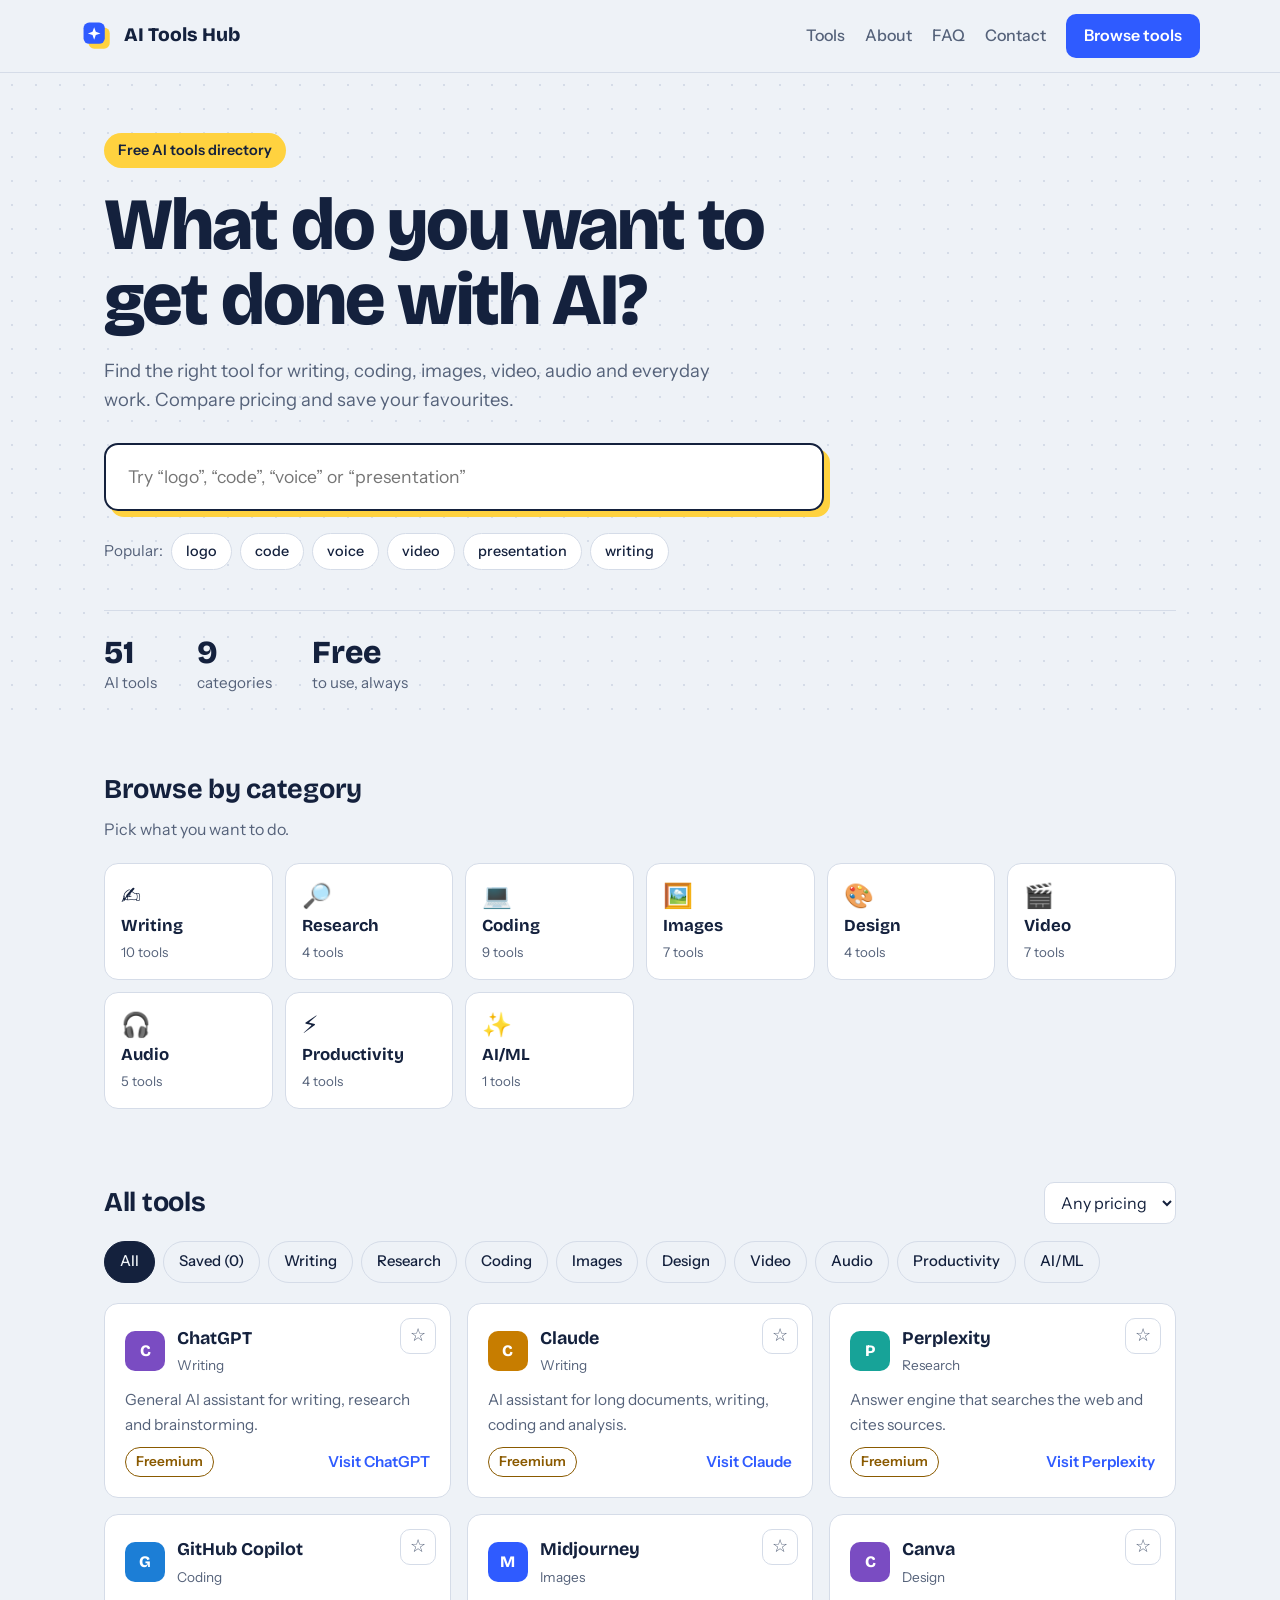
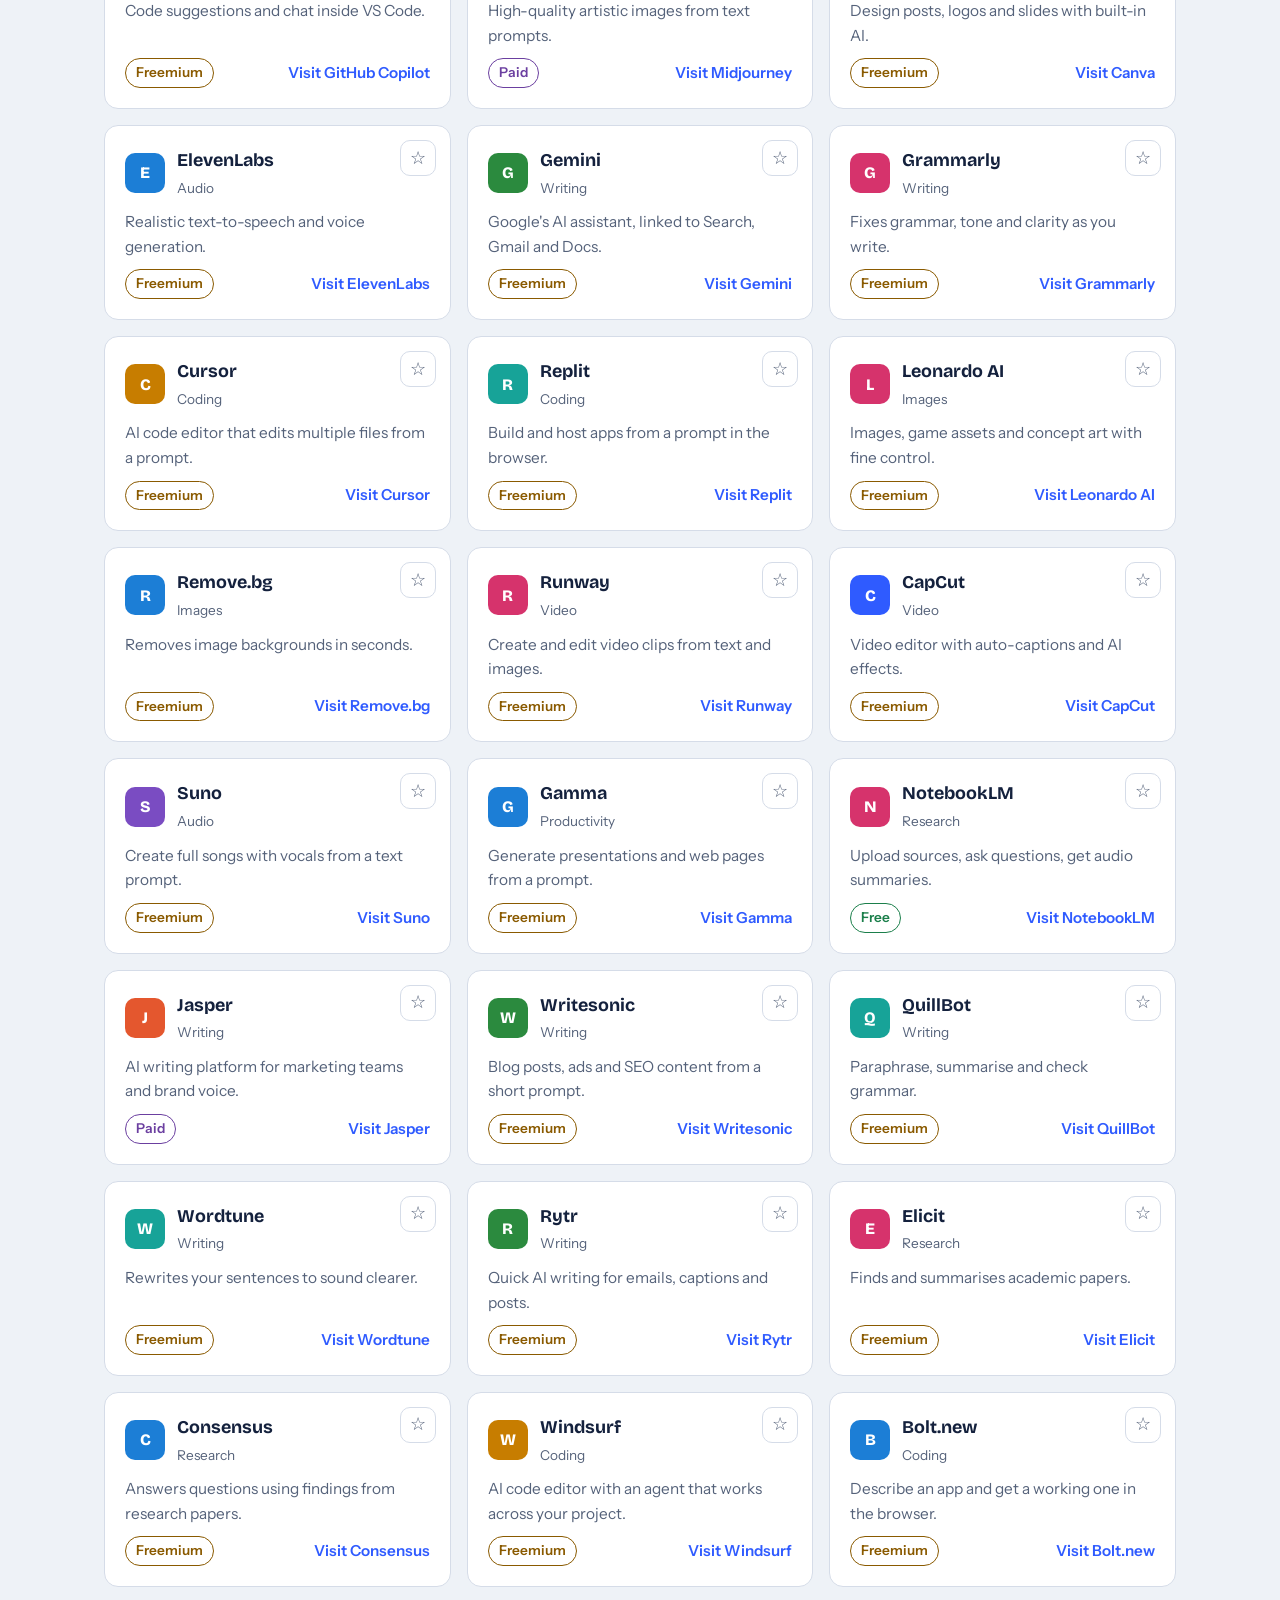
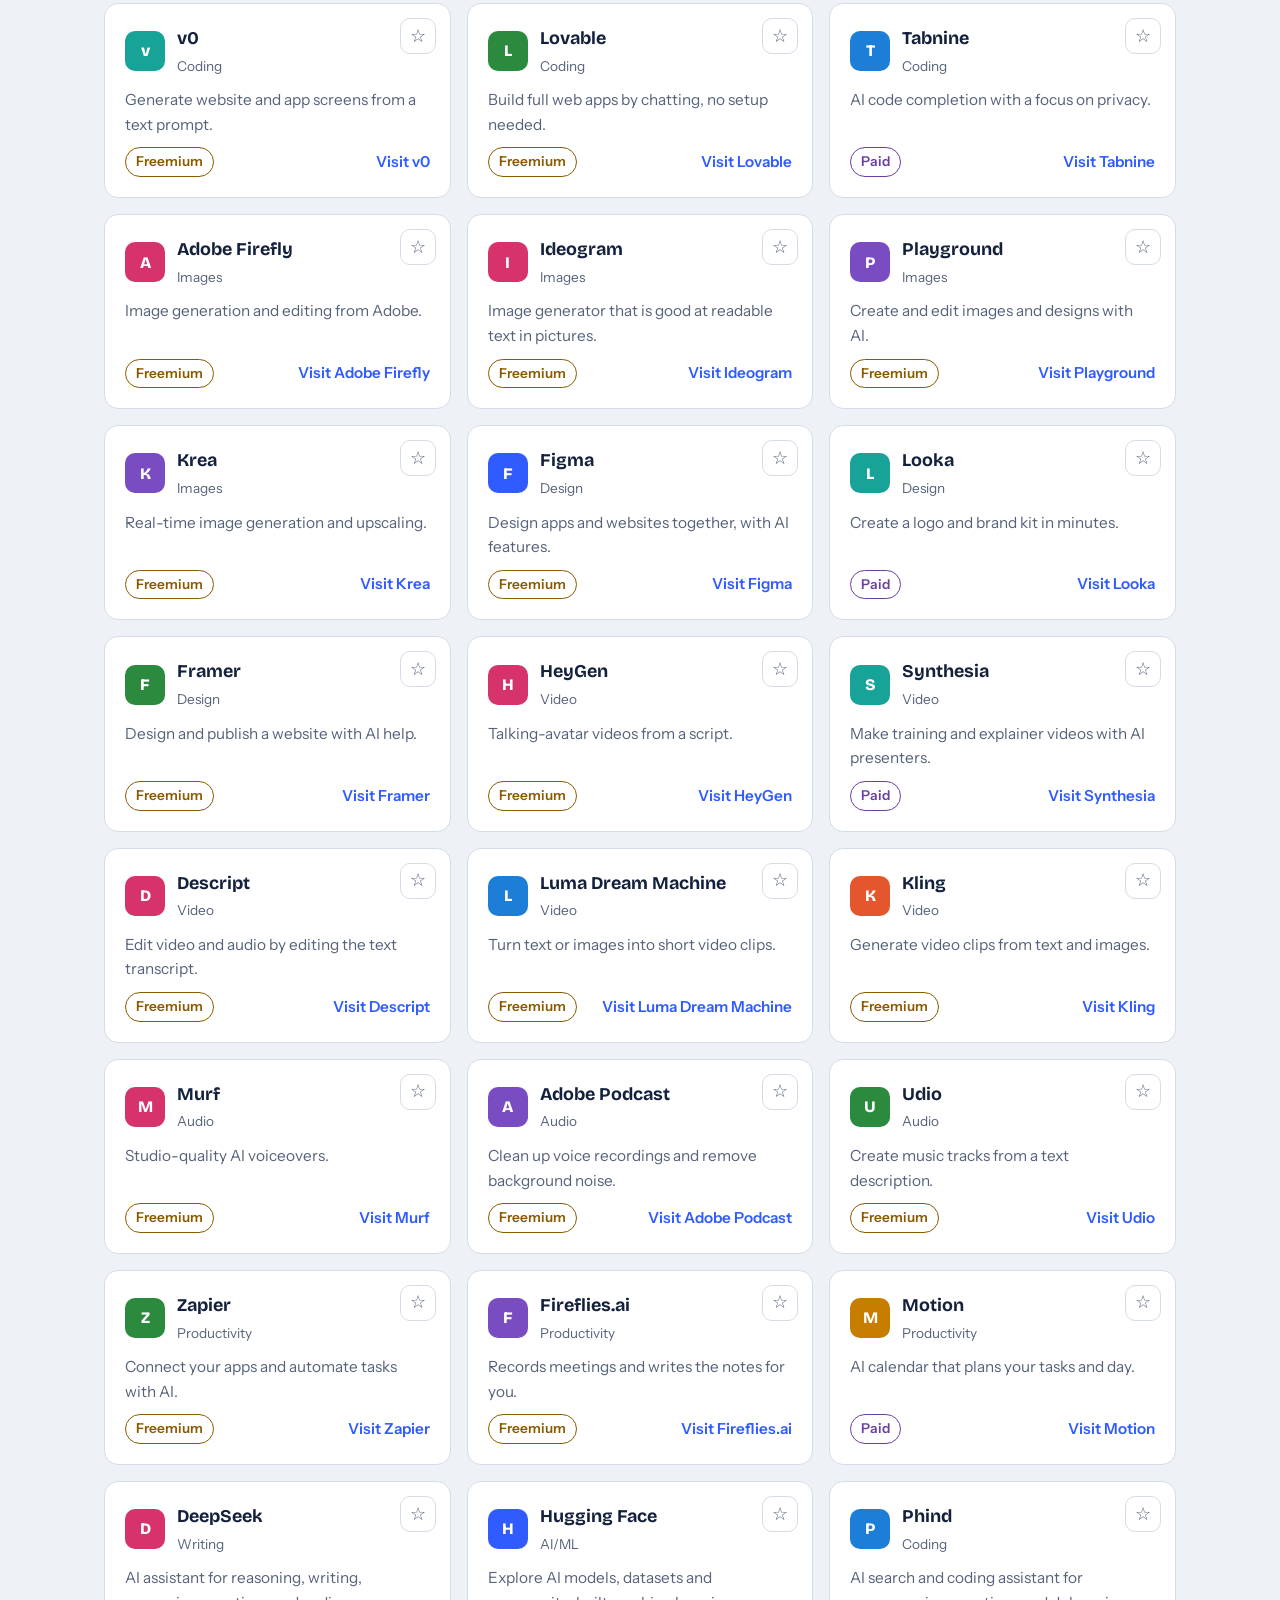
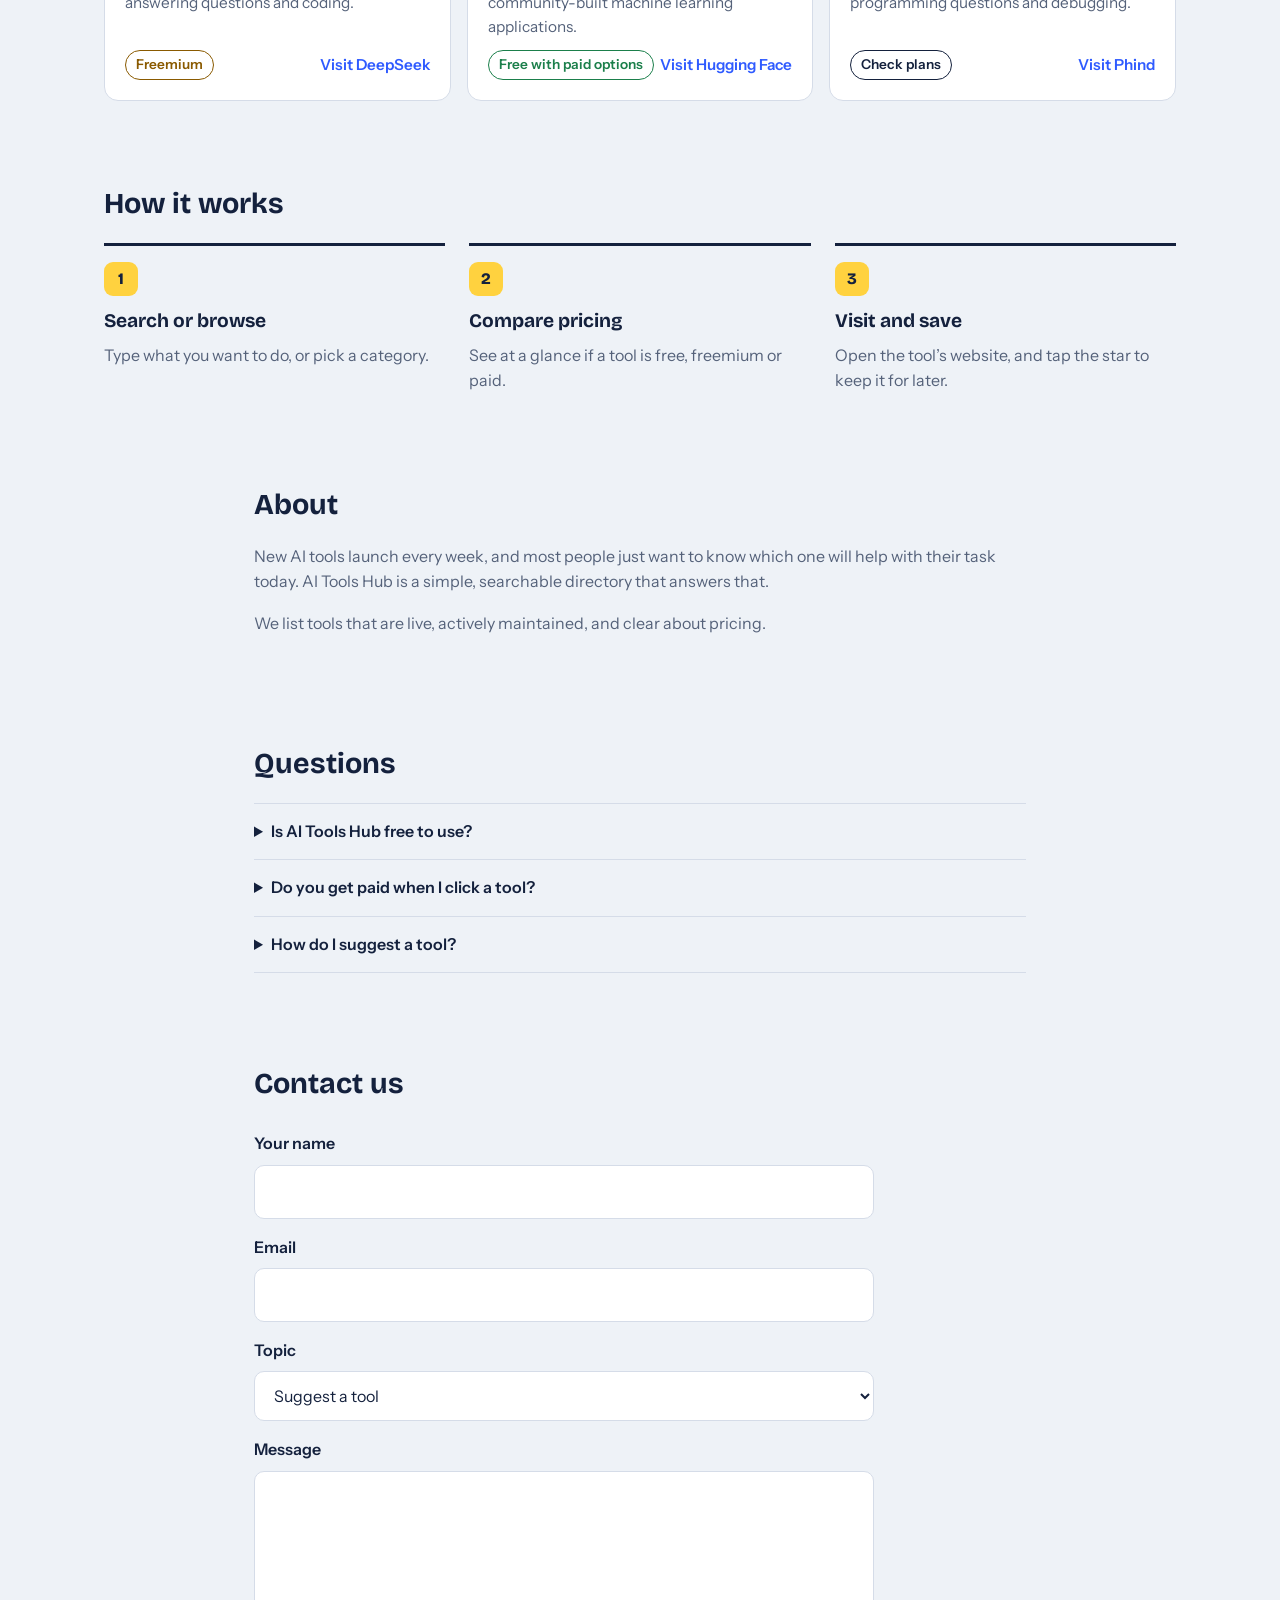
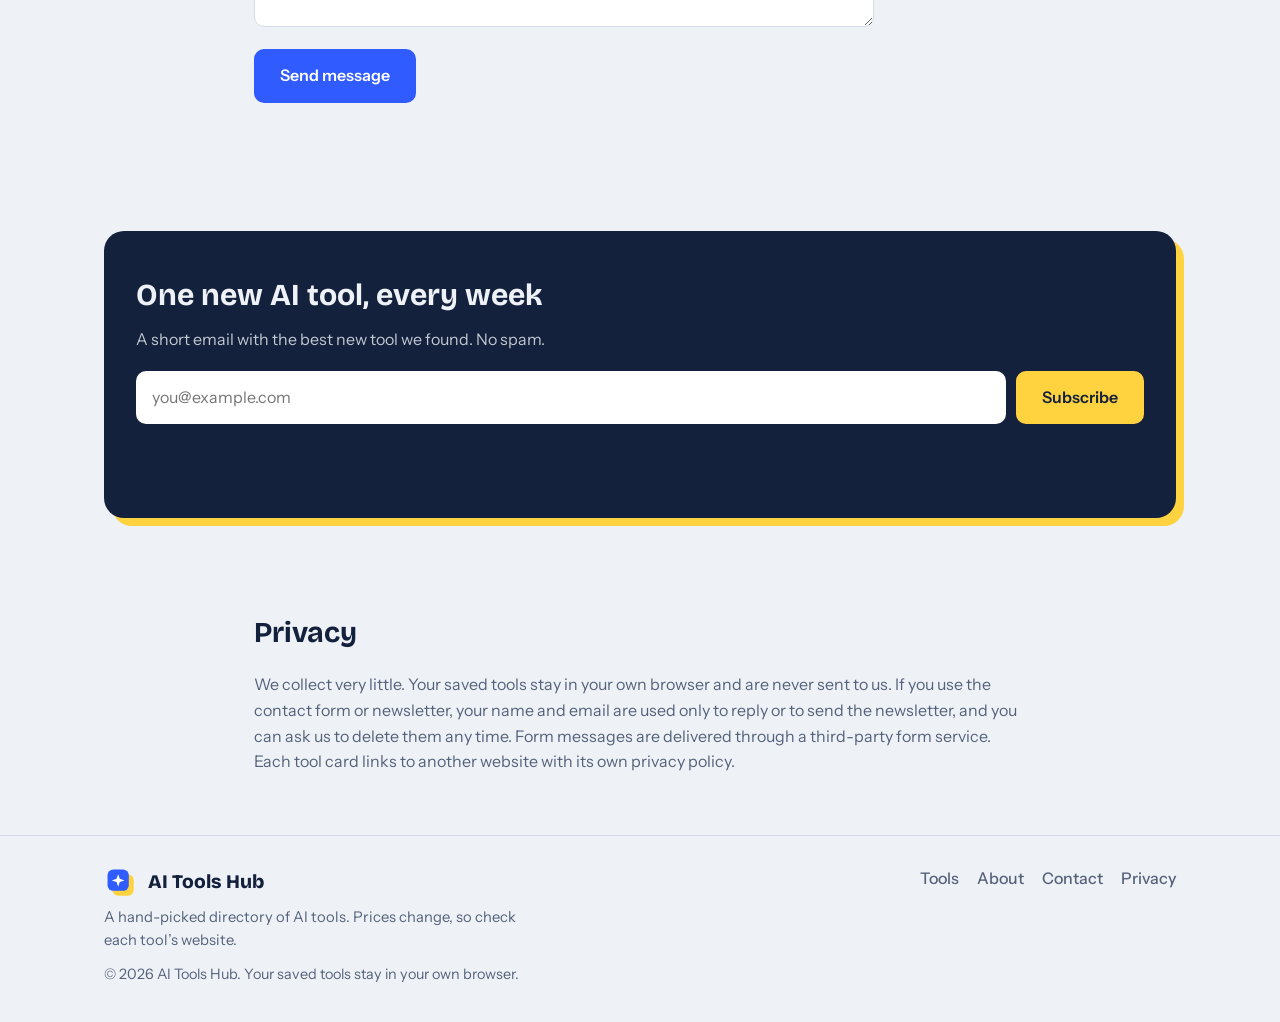
==== AI-Tools-Hub/index.html @ 5589427f "Add files via upload" ====
<!DOCTYPE html>
<html lang="en">

<head>
    <meta charset="UTF-8">
    <meta name="viewport" content="width=device-width,initial-scale=1">
    <title>AI Tools Hub – Find the right AI tool in seconds</title>
    <meta name="description"
        content="A hand-picked directory of AI tools for writing, coding, images, video, audio and productivity. Search, filter by price and save your favourites.">
    <meta name="theme-color" content="#2f5bff">
    <meta property="og:title" content="AI Tools Hub – Find the right AI tool in seconds">
    <meta property="og:description"
        content="Hand-picked AI tools for writing, coding, images, video, audio and productivity.">
    <meta property="og:type" content="website">
    <meta name="twitter:card" content="summary">
    <link rel="icon"
        href="data:image/svg+xml,%3Csvg xmlns='http://www.w3.org/2000/svg' viewBox='0 0 48 48'%3E%3Crect x='12' y='12' width='30' height='30' rx='8' fill='%23FFD23F'/%3E%3Crect x='5' y='5' width='30' height='30' rx='8' fill='%232F5BFF'/%3E%3Cpath d='M20 11.5l2.3 6.6 6.6 2.3-6.6 2.3L20 29.3l-2.3-6.6-6.6-2.3 6.6-2.3z' fill='%23fff'/%3E%3C/svg%3E">
    <link
        href="https://fonts.googleapis.com/css2?family=Bricolage+Grotesque:wght@700;800&family=Instrument+Sans:wght@400;500;600&display=swap"
        rel="stylesheet">
    <style>
        :root {
            --bg: #eef2f7;
            --sf: #fff;
            --ink: #14213d;
            --mu: #55627a;
            --ln: #d5dce8;
            --ac: #2f5bff;
            --aci: #fff;
            --mk: #ffd23f;
            --h: "Bricolage Grotesque", "Segoe UI", system-ui, sans-serif;
            --b: "Instrument Sans", "Segoe UI", system-ui, sans-serif
        }

        @media(prefers-color-scheme:dark) {
            :root {
                --bg: #0f1626;
                --sf: #18223a;
                --ink: #eef2fb;
                --mu: #a5b0c8;
                --ln: #2b3858;
                --ac: #7c97ff;
                --aci: #0f1626
            }
        }

        * {
            box-sizing: border-box
        }

        html {
            scroll-behavior: smooth;
            scroll-padding-top: 84px
        }

        body {
            margin: 0;
            background: var(--bg);
            color: var(--ink);
            font-family: var(--b);
            line-height: 1.6
        }

        a {
            color: var(--ac)
        }

        .sr {
            position: absolute;
            width: 1px;
            height: 1px;
            overflow: hidden;
            clip: rect(0 0 0 0)
        }

        :focus-visible {
            outline: 3px solid var(--ac);
            outline-offset: 2px
        }

        .top {
            position: sticky;
            top: 0;
            z-index: 100;
            display: flex;
            justify-content: space-between;
            align-items: center;
            padding: 14px max(24px, calc((100% - 1120px)/2));
            background: var(--bg);
            border-bottom: 1.5px solid var(--ln)
        }

        .brand {
            font-family: var(--h);
            font-weight: 800;
            font-size: 1.2rem;
            text-decoration: none;
            color: var(--ink);
            display: flex;
            align-items: center;
            gap: 10px
        }

        .nav {
            display: flex;
            gap: 20px;
            align-items: center
        }

        .nav a {
            text-decoration: none;
            color: var(--mu);
            font-weight: 500
        }

        .nav a:hover {
            color: var(--ink)
        }

        .nav .cta {
            background: var(--ac);
            color: var(--aci);
            padding: 9px 18px;
            border-radius: 10px;
            font-weight: 600
        }

        .mb {
            display: none;
            font: inherit;
            font-weight: 600;
            cursor: pointer;
            background: none;
            color: var(--ink);
            border: 1.5px solid var(--ln);
            padding: 8px 14px;
            border-radius: 10px
        }

        .hero {
            background-image: radial-gradient(var(--ln) 1.2px, transparent 1.2px);
            background-size: 24px 24px
        }

        .hero-in {
            max-width: 1120px;
            margin: 0 auto;
            padding: 60px 24px 36px
        }

        .badge {
            display: inline-block;
            font-weight: 600;
            font-size: .9rem;
            padding: 6px 14px;
            border-radius: 999px;
            background: var(--mk);
            color: #14213d;
            margin-bottom: 20px
        }

        .hero h1 {
            font-family: var(--h);
            font-weight: 800;
            font-size: clamp(2.4rem, 7vw, 4.6rem);
            line-height: 1.02;
            letter-spacing: -.025em;
            margin: 0 0 18px;
            max-width: 15ch
        }

        .lead {
            color: var(--mu);
            font-size: 1.15rem;
            margin: 0 0 28px;
            max-width: 52ch
        }

        .search {
            display: block;
            max-width: 720px
        }

        .search input {
            width: 100%;
            padding: 18px 22px;
            font: inherit;
            font-size: 1.1rem;
            color: var(--ink);
            background: var(--sf);
            border: 2px solid var(--ink);
            border-radius: 14px;
            box-shadow: 6px 6px 0 var(--mk)
        }

        .search input:focus {
            outline: none;
            border-color: var(--ac);
            box-shadow: 6px 6px 0 var(--ac)
        }

        .pop {
            display: flex;
            flex-wrap: wrap;
            align-items: center;
            gap: 8px;
            margin-top: 22px;
            color: var(--mu);
            font-size: .95rem
        }

        .pop button {
            font: inherit;
            font-size: .9rem;
            font-weight: 500;
            cursor: pointer;
            padding: 6px 14px;
            border-radius: 999px;
            background: var(--sf);
            color: var(--ink);
            border: 1.5px solid var(--ln)
        }

        .pop button:hover {
            border-color: var(--ink)
        }

        .stats {
            display: flex;
            flex-wrap: wrap;
            gap: 12px 40px;
            margin-top: 40px;
            padding-top: 24px;
            border-top: 1.5px solid var(--ln)
        }

        .stats b {
            display: block;
            font-family: var(--h);
            font-weight: 800;
            font-size: 2rem;
            line-height: 1.1
        }

        .stats span {
            color: var(--mu);
            font-size: .95rem
        }

        .sec {
            max-width: 1120px;
            margin: 0 auto;
            padding: 36px 24px
        }

        .sec h2 {
            font-family: var(--h);
            font-size: 1.7rem;
            margin: 0 0 6px;
            letter-spacing: -.01em
        }

        .sub {
            color: var(--mu);
            margin: 0 0 20px
        }

        .tiles {
            display: grid;
            grid-template-columns: repeat(auto-fill, minmax(150px, 1fr));
            gap: 12px
        }

        .tile {
            font: inherit;
            text-align: left;
            cursor: pointer;
            background: var(--sf);
            color: var(--ink);
            border: 1.5px solid var(--ln);
            border-radius: 14px;
            padding: 16px;
            display: flex;
            flex-direction: column;
            gap: 2px
        }

        .tile:hover {
            border-color: var(--ink);
            transform: translate(-2px, -2px);
            box-shadow: 4px 4px 0 var(--mk)
        }

        .ti {
            font-size: 1.5rem;
            line-height: 1.3
        }

        .tile b {
            font-family: var(--h);
            font-size: 1.05rem
        }

        .tile small {
            color: var(--mu)
        }

        .filters {
            display: flex;
            flex-wrap: wrap;
            gap: 8px;
            margin-bottom: 20px
        }

        .chip {
            font: inherit;
            font-weight: 500;
            font-size: .93rem;
            cursor: pointer;
            padding: 8px 15px;
            border-radius: 999px;
            background: none;
            color: var(--ink);
            border: 1.5px solid var(--ln)
        }

        .chip[aria-pressed=true] {
            background: var(--ink);
            color: var(--bg);
            border-color: var(--ink)
        }

        .head {
            display: flex;
            justify-content: space-between;
            align-items: center;
            gap: 12px;
            flex-wrap: wrap;
            margin-bottom: 16px
        }

        .head h2 {
            margin: 0
        }

        select {
            font: inherit;
            padding: 9px 12px;
            border-radius: 10px;
            background: var(--sf);
            color: var(--ink);
            border: 1.5px solid var(--ln)
        }

        .grid {
            display: grid;
            grid-template-columns: repeat(auto-fill, minmax(260px, 1fr));
            gap: 16px
        }

        .card {
            position: relative;
            background: var(--sf);
            border: 1.5px solid var(--ln);
            border-radius: 14px;
            padding: 20px;
            display: flex;
            flex-direction: column;
            gap: 10px
        }

        .card:hover {
            border-color: var(--ink);
            transform: translate(-2px, -2px);
            box-shadow: 5px 5px 0 var(--mk)
        }

        .ct {
            display: flex;
            align-items: center;
            gap: 12px;
            padding-right: 38px
        }

        .lg {
            width: 40px;
            height: 40px;
            border-radius: 10px;
            flex: none;
            display: grid;
            place-items: center;
            color: #fff;
            font-family: var(--h);
            font-weight: 800
        }

        .card h3 {
            font-family: var(--h);
            font-size: 1.12rem;
            margin: 0
        }

        .cat {
            font-size: .85rem;
            color: var(--mu)
        }

        .card p {
            margin: 0;
            color: var(--mu);
            font-size: .96rem;
            flex: 1
        }

        .cf {
            display: flex;
            justify-content: space-between;
            align-items: center
        }

        .pr {
            font-size: .85rem;
            font-weight: 600;
            padding: 3px 10px;
            border-radius: 999px;
            border: 1.5px solid currentColor
        }

        .Free {
            color: #1b7f4b
        }

        .Freemium {
            color: #8a5a00
        }

        .Paid {
            color: #6b3fa0
        }

        @media(prefers-color-scheme:dark) {
            .Free {
                color: #5fd39a
            }

            .Freemium {
                color: #f0c36a
            }

            .Paid {
                color: #c3a2f0
            }
        }

        .visit {
            font-weight: 600;
            font-size: .95rem;
            text-decoration: none
        }

        .visit::after {
            content: "";
            position: absolute;
            inset: 0;
            border-radius: 14px
        }

        .save {
            position: absolute;
            top: 14px;
            right: 14px;
            z-index: 2;
            width: 36px;
            height: 36px;
            cursor: pointer;
            background: none;
            border: 1.5px solid var(--ln);
            border-radius: 10px;
            color: var(--mu);
            font-size: 1.1rem
        }

        .save[aria-pressed=true] {
            background: var(--mk);
            border-color: var(--mk);
            color: #14213d
        }

        .empty {
            text-align: center;
            color: var(--mu);
            padding: 44px 0
        }

        .blk {
            max-width: 820px;
            margin: 0 auto;
            padding: 44px 24px
        }

        .blk h2 {
            font-family: var(--h);
            font-size: 1.8rem;
            margin: 0 0 16px
        }

        .blk p,
        .blk li {
            color: var(--mu)
        }

        .steps {
            max-width: 1120px
        }

        .stp {
            display: grid;
            grid-template-columns: repeat(auto-fit, minmax(240px, 1fr));
            gap: 24px
        }

        .stp article {
            border-top: 3px solid var(--ink);
            padding-top: 16px
        }

        .num {
            display: inline-grid;
            place-items: center;
            width: 34px;
            height: 34px;
            border-radius: 9px;
            background: var(--mk);
            color: #14213d;
            font-family: var(--h);
            font-weight: 800;
            margin-bottom: 10px
        }

        .stp h3 {
            font-family: var(--h);
            margin: 0 0 6px;
            font-size: 1.2rem
        }

        .stp p {
            margin: 0
        }

        details {
            border-top: 1.5px solid var(--ln);
            padding: 15px 0
        }

        details:last-of-type {
            border-bottom: 1.5px solid var(--ln)
        }

        summary {
            cursor: pointer;
            font-weight: 600
        }

        details p {
            margin: 10px 0 0
        }

        .form {
            display: flex;
            flex-direction: column;
            gap: 8px;
            max-width: 620px
        }

        .form label {
            font-weight: 600;
            margin-top: 8px
        }

        .form input,
        .form select,
        .form textarea {
            font: inherit;
            padding: 13px 15px;
            border-radius: 10px;
            border: 1.5px solid var(--ln);
            background: var(--sf);
            color: var(--ink);
            width: 100%
        }

        .btn {
            font: inherit;
            font-weight: 600;
            cursor: pointer;
            padding: 14px 26px;
            border: 0;
            border-radius: 10px;
            background: var(--ac);
            color: var(--aci)
        }

        .form .btn {
            margin-top: 14px;
            align-self: flex-start
        }

        .msg {
            color: #1b7f4b;
            font-weight: 500;
            min-height: 1.5em
        }

        .news {
            max-width: 1072px;
            margin: 20px auto 48px;
            padding: 40px 32px;
            background: var(--ink);
            color: var(--bg);
            border-radius: 20px;
            box-shadow: 8px 8px 0 var(--mk)
        }

        .news h2 {
            font-family: var(--h);
            font-size: 1.9rem;
            margin: 0 0 8px
        }

        .news p {
            margin: 0 0 18px;
            opacity: .8
        }

        .inl {
            display: flex;
            flex-wrap: wrap;
            gap: 10px
        }

        .inl input {
            flex: 1 1 220px;
            padding: 14px 16px;
            font: inherit;
            border-radius: 10px;
            border: 0;
            background: var(--sf);
            color: var(--ink)
        }

        .inl .btn {
            background: var(--mk);
            color: #14213d
        }

        .news .msg {
            color: var(--mk);
            margin-top: 12px
        }

        .foot {
            border-top: 1.5px solid var(--ln)
        }

        .fi {
            max-width: 1120px;
            margin: 0 auto;
            padding: 30px 24px 10px;
            display: flex;
            flex-wrap: wrap;
            justify-content: space-between;
            gap: 18px
        }

        .fi p {
            margin: 6px 0 0;
            color: var(--mu);
            font-size: .92rem;
            max-width: 44ch
        }

        .fi nav {
            display: flex;
            gap: 18px;
            flex-wrap: wrap
        }

        .fi nav a {
            color: var(--mu);
            text-decoration: none;
            font-weight: 500
        }

        .cp {
            max-width: 1120px;
            margin: 0 auto;
            padding: 0 24px 36px;
            color: var(--mu);
            font-size: .9rem
        }

        .up {
            position: fixed;
            right: 18px;
            bottom: 18px;
            z-index: 90;
            width: 46px;
            height: 46px;
            border-radius: 50%;
            border: 0;
            cursor: pointer;
            background: var(--ac);
            color: var(--aci);
            font-size: 1.3rem;
            box-shadow: 0 4px 14px rgba(0, 0, 0, .25);
            display: none
        }

        .up.show {
            display: block
        }

        @media(max-width:720px) {
            .mb {
                display: block
            }

            .nav {
                display: none;
                position: absolute;
                top: 100%;
                left: 24px;
                right: 24px;
                z-index: 20;
                flex-direction: column;
                align-items: stretch;
                gap: 4px;
                padding: 14px;
                background: var(--sf);
                border: 1.5px solid var(--ln);
                border-radius: 14px
            }

            .nav.open {
                display: flex
            }

            .nav a {
                padding: 10px 8px
            }

            .nav .cta {
                text-align: center
            }

            .hero-in {
                padding-top: 36px
            }

            .news {
                margin-left: 16px;
                margin-right: 16px;
                padding: 28px 22px
            }
        }

        @media(prefers-reduced-motion:reduce) {
            html {
                scroll-behavior: auto
            }

            .tile:hover,
            .card:hover {
                transform: none
            }
        }
    </style>
</head>

<body>

    <header class="top">
        <a class="brand" href="#top"><span class="lgo"></span>AI Tools Hub</a>
        <button class="mb" id="mb" aria-expanded="false" aria-controls="nav">Menu</button>
        <nav class="nav" id="nav" aria-label="Main">
            <a href="#tools">Tools</a><a href="#about">About</a><a href="#faq">FAQ</a><a href="#contact">Contact</a>
            <a class="cta" href="#tools">Browse tools</a>
        </nav>
    </header>

    <main id="top">
        <section class="hero">
            <div class="hero-in">
                <span class="badge">Free AI tools directory</span>
                <h1>What do you want to get done with AI?</h1>
                <p class="lead">Find the right tool for writing, coding, images, video, audio and everyday work. Compare
                    pricing and save your favourites.</p>
                <label class="search" for="q"><span class="sr">Search tools</span>
                    <input id="q" type="search" placeholder="Try “logo”, “code”, “voice” or “presentation”"
                        autocomplete="off">
                </label>
                <div class="pop" id="pop"><span>Popular:</span></div>
                <div class="stats">
                    <div><b id="sTools">0</b><span>AI tools</span></div>
                    <div><b id="sCats">0</b><span>categories</span></div>
                    <div><b>Free</b><span>to use, always</span></div>
                </div>
            </div>
        </section>

        <section class="sec">
            <h2>Browse by category</h2>
            <p class="sub">Pick what you want to do.</p>
            <div class="tiles" id="tiles"></div>
        </section>

        <section id="tools" class="sec">
            <div class="head">
                <h2 id="rt">All tools</h2>
                <div>
                    <label for="price" class="sr">Pricing</label>
                    <select id="price">
                        <option value="all">Any pricing</option>
                        <option>Free</option>
                        <option>Freemium</option>
                        <option>Paid</option>
                    </select>
                </div>
            </div>
            <div class="filters" id="filters" role="group" aria-label="Filter by category"></div>
            <div id="grid" class="grid" aria-live="polite"></div>
            <p id="empty" class="empty" hidden></p>
        </section>
        <section class="blk steps">
            <h2>How it works</h2>
            <div class="stp">
                <article><span class="num">1</span>
                    <h3>Search or browse</h3>
                    <p>Type what you want to do, or pick a category.</p>
                </article>
                <article><span class="num">2</span>
                    <h3>Compare pricing</h3>
                    <p>See at a glance if a tool is free, freemium or paid.</p>
                </article>
                <article><span class="num">3</span>
                    <h3>Visit and save</h3>
                    <p>Open the tool’s website, and tap the star to keep it for later.</p>
                </article>
            </div>
        </section>

        <section class="blk" id="about">
            <h2>About</h2>
            <p>New AI tools launch every week, and most people just want to know which one will help with their task
                today. AI Tools Hub is a simple, searchable directory that answers that.</p>
            <p>We list tools that are live, actively maintained, and clear about pricing.</p>
        </section>

        <section class="blk" id="faq">
            <h2>Questions</h2>
            <details>
                <summary>Is AI Tools Hub free to use?</summary>
                <p>Yes. Searching, filtering and saving tools costs nothing.</p>
            </details>
            <details>
                <summary>Do you get paid when I click a tool?</summary>
                <p>Links go straight to each tool’s own website.</p>
            </details>
            <details>
                <summary>How do I suggest a tool?</summary>
                <p>Use the <a href="#contact">contact form</a> and send the name and link.</p>
            </details>
        </section>

        <section class="blk" id="contact">
            <h2>Contact us</h2>
            <form id="cf" class="form">
                <label for="cn">Your name</label><input id="cn" required>
                <label for="ce">Email</label><input id="ce" type="email" required>
                <label for="ct">Topic</label>
                <select id="ct">
                    <option>Suggest a tool</option>
                    <option>Report a problem</option>
                    <option>Something else</option>
                </select>
                <label for="cm">Message</label><textarea id="cm" rows="5" required></textarea>
                <button class="btn" type="submit">Send message</button>
                <p id="cmsg" class="msg" role="status"></p>
            </form>
        </section>

        <section class="news">
            <h2>One new AI tool, every week</h2>
            <p>A short email with the best new tool we found. No spam.</p>
            <form id="nf" class="inl">
                <label class="sr" for="ne">Email</label>
                <input id="ne" type="email" placeholder="you@example.com" required>
                <button class="btn" type="submit">Subscribe</button>
            </form>
            <p id="nmsg" class="msg" role="status"></p>
        </section>
        <section class="blk" id="privacy">
            <h2>Privacy</h2>
            <p>We collect very little. Your saved tools stay in your own browser and are never sent to us. If you use
                the contact form or newsletter, your name and email are used only to reply or to send the newsletter,
                and you can ask us to delete them any time. Form messages are delivered through a third-party form
                service. Each tool card links to another website with its own privacy policy.</p>
        </section>
    </main>

    <footer class="foot">
        <div class="fi">
            <div>
                <a class="brand" href="#top"><span class="lgo"></span>AI Tools Hub</a>
                <p>A hand-picked directory of AI tools. Prices change, so check each tool’s website.</p>
            </div>
            <nav aria-label="Footer"><a href="#tools">Tools</a><a href="#about">About</a><a
                    href="#contact">Contact</a><a href="#privacy">Privacy</a></nav>
        </div>
        <p class="cp">© <span id="yr"></span> AI Tools Hub. Your saved tools stay in your own browser.</p>
    </footer>

    <button class="up" id="up" aria-label="Back to top">↑</button>

    <script>
        var EMAIL = "aftabahmad100526@gmail.com";

        var TOOLS = [
            {n: "ChatGPT", c: "Writing", p: "Freemium", f: 1, u: "https://chatgpt.com", d: "General AI assistant for writing, research and brainstorming."},
            {n: "Claude", c: "Writing", p: "Freemium", f: 1, u: "https://claude.ai", d: "AI assistant for long documents, writing, coding and analysis."},
            {n: "Gemini", c: "Writing", p: "Freemium", u: "https://gemini.google.com", d: "Google's AI assistant, linked to Search, Gmail and Docs."},
            {n: "Perplexity", c: "Research", p: "Freemium", f: 1, u: "https://www.perplexity.ai", d: "Answer engine that searches the web and cites sources."},
            {n: "Grammarly", c: "Writing", p: "Freemium", u: "https://www.grammarly.com", d: "Fixes grammar, tone and clarity as you write."},
            {n: "GitHub Copilot", c: "Coding", p: "Freemium", f: 1, u: "https://github.com/features/copilot", d: "Code suggestions and chat inside VS Code."},
            {n: "Cursor", c: "Coding", p: "Freemium", u: "https://cursor.com", d: "AI code editor that edits multiple files from a prompt."},
            {n: "Replit", c: "Coding", p: "Freemium", u: "https://replit.com", d: "Build and host apps from a prompt in the browser."},
            {n: "Midjourney", c: "Images", p: "Paid", f: 1, u: "https://www.midjourney.com", d: "High-quality artistic images from text prompts."},
            {n: "Leonardo AI", c: "Images", p: "Freemium", u: "https://leonardo.ai", d: "Images, game assets and concept art with fine control."},
            {n: "Canva", c: "Design", p: "Freemium", f: 1, u: "https://www.canva.com", d: "Design posts, logos and slides with built-in AI."},
            {n: "Remove.bg", c: "Images", p: "Freemium", u: "https://www.remove.bg", d: "Removes image backgrounds in seconds."},
            {n: "Runway", c: "Video", p: "Freemium", u: "https://runwayml.com", d: "Create and edit video clips from text and images."},
            {n: "CapCut", c: "Video", p: "Freemium", u: "https://www.capcut.com", d: "Video editor with auto-captions and AI effects."},
            {n: "ElevenLabs", c: "Audio", p: "Freemium", f: 1, u: "https://elevenlabs.io", d: "Realistic text-to-speech and voice generation."},
            {n: "Suno", c: "Audio", p: "Freemium", u: "https://suno.com", d: "Create full songs with vocals from a text prompt."},
            {n: "Gamma", c: "Productivity", p: "Freemium", u: "https://gamma.app", d: "Generate presentations and web pages from a prompt."},
            {n: "NotebookLM", c: "Research", p: "Free", u: "https://notebooklm.google", d: "Upload sources, ask questions, get audio summaries."},
            {n: "Jasper", c: "Writing", p: "Paid", u: "https://www.jasper.ai", d: "AI writing platform for marketing teams and brand voice."},
            {n: "Writesonic", c: "Writing", p: "Freemium", u: "https://writesonic.com", d: "Blog posts, ads and SEO content from a short prompt."},
            {n: "QuillBot", c: "Writing", p: "Freemium", u: "https://quillbot.com", d: "Paraphrase, summarise and check grammar."},
            {n: "Wordtune", c: "Writing", p: "Freemium", u: "https://www.wordtune.com", d: "Rewrites your sentences to sound clearer."},
            {n: "Rytr", c: "Writing", p: "Freemium", u: "https://rytr.me", d: "Quick AI writing for emails, captions and posts."},
            {n: "Elicit", c: "Research", p: "Freemium", u: "https://elicit.com", d: "Finds and summarises academic papers."},
            {n: "Consensus", c: "Research", p: "Freemium", u: "https://consensus.app", d: "Answers questions using findings from research papers."},
            {n: "Windsurf", c: "Coding", p: "Freemium", u: "https://windsurf.com", d: "AI code editor with an agent that works across your project."},
            {n: "Bolt.new", c: "Coding", p: "Freemium", u: "https://bolt.new", d: "Describe an app and get a working one in the browser."},
            {n: "v0", c: "Coding", p: "Freemium", u: "https://v0.dev", d: "Generate website and app screens from a text prompt."},
            {n: "Lovable", c: "Coding", p: "Freemium", u: "https://lovable.dev", d: "Build full web apps by chatting, no setup needed."},
            {n: "Tabnine", c: "Coding", p: "Paid", u: "https://www.tabnine.com", d: "AI code completion with a focus on privacy."},
            {n: "Adobe Firefly", c: "Images", p: "Freemium", u: "https://firefly.adobe.com", d: "Image generation and editing from Adobe."},
            {n: "Ideogram", c: "Images", p: "Freemium", u: "https://ideogram.ai", d: "Image generator that is good at readable text in pictures."},
            {n: "Playground", c: "Images", p: "Freemium", u: "https://playground.com", d: "Create and edit images and designs with AI."},
            {n: "Krea", c: "Images", p: "Freemium", u: "https://www.krea.ai", d: "Real-time image generation and upscaling."},
            {n: "Figma", c: "Design", p: "Freemium", u: "https://www.figma.com", d: "Design apps and websites together, with AI features."},
            {n: "Looka", c: "Design", p: "Paid", u: "https://looka.com", d: "Create a logo and brand kit in minutes."},
            {n: "Framer", c: "Design", p: "Freemium", u: "https://www.framer.com", d: "Design and publish a website with AI help."},
            {n: "HeyGen", c: "Video", p: "Freemium", u: "https://www.heygen.com", d: "Talking-avatar videos from a script."},
            {n: "Synthesia", c: "Video", p: "Paid", u: "https://www.synthesia.io", d: "Make training and explainer videos with AI presenters."},
            {n: "Descript", c: "Video", p: "Freemium", u: "https://www.descript.com", d: "Edit video and audio by editing the text transcript."},
            {n: "Luma Dream Machine", c: "Video", p: "Freemium", u: "https://lumalabs.ai", d: "Turn text or images into short video clips."},
            {n: "Kling", c: "Video", p: "Freemium", u: "https://klingai.com", d: "Generate video clips from text and images."},
            {n: "Murf", c: "Audio", p: "Freemium", u: "https://murf.ai", d: "Studio-quality AI voiceovers."},
            {n: "Adobe Podcast", c: "Audio", p: "Freemium", u: "https://podcast.adobe.com", d: "Clean up voice recordings and remove background noise."},
            {n: "Udio", c: "Audio", p: "Freemium", u: "https://www.udio.com", d: "Create music tracks from a text description."},
            {n: "Zapier", c: "Productivity", p: "Freemium", u: "https://zapier.com", d: "Connect your apps and automate tasks with AI."},
            {n: "Fireflies.ai", c: "Productivity", p: "Freemium", u: "https://fireflies.ai", d: "Records meetings and writes the notes for you."},
            {n: "Motion", c: "Productivity", p: "Paid", u: "https://www.usemotion.com", d: "AI calendar that plans your tasks and day."},
            {n: "DeepSeek", c: "Writing", p: "Freemium", u: "https://chat.deepseek.com/", d: "AI assistant for reasoning, writing, answering questions and coding."},
            {n: "Hugging Face", c: "AI/ML", p: "Free with paid options", u: "https://huggingface.co/", d: "Explore AI models, datasets and community-built machine learning applications."},
            {n: "Phind", c: "Coding", p: "Check plans", u: "https://www.phind.com/", d: "AI search and coding assistant for programming questions and debugging."},
        ];

        var COLORS = ["#2f5bff", "#e4572e", "#17a398", "#7a4cc2", "#d6336c", "#2b8a3e", "#c77d00", "#1c7ed6"];
        var ICON = {Writing: "✍️", Research: "🔎", Coding: "💻", Images: "🖼️", Design: "🎨", Video: "🎬", Audio: "🎧", Productivity: "⚡"};
        var POPULAR = ["logo", "code", "voice", "video", "presentation", "writing"];
        function $(id) {return document.getElementById(id)}
        function esc(s) {return String(s).replace(/[&<>"']/g, function (c) {return {"&": "&amp;", "<": "&lt;", ">": "&gt;", '"': "&quot;", "'": "&#39;"}[c]})}

        // Logo (built in, no image file needed)
        var LOGO = '<svg xmlns="http://www.w3.org/2000/svg" viewBox="0 0 48 48" width="34" height="34" aria-hidden="true"><rect x="12" y="12" width="30" height="30" rx="8" fill="#FFD23F"/><rect x="5" y="5" width="30" height="30" rx="8" fill="#2F5BFF"/><path d="M20 11.5l2.3 6.6 6.6 2.3-6.6 2.3L20 29.3l-2.3-6.6-6.6-2.3 6.6-2.3z" fill="#fff"/></svg>';
        document.querySelectorAll(".lgo").forEach(function (e) {e.innerHTML = LOGO; e.style.display = "flex"});
        $("yr").textContent = new Date().getFullYear();

        var CATS = TOOLS.map(function (t) {return t.c}).filter(function (c, i, a) {return a.indexOf(c) === i});
        $("sTools").textContent = TOOLS.length;
        $("sCats").textContent = CATS.length;

        // Mobile menu
        $("mb").onclick = function () {var o = $("nav").classList.toggle("open"); this.setAttribute("aria-expanded", o)};
        $("nav").onclick = function (e) {if (e.target.tagName === "A") {$("nav").classList.remove("open")} };

        // Saved tools (stored in the visitor's browser)
        function load() {try {return JSON.parse(localStorage.getItem("saved") || "[]")} catch (e) {return []} }
        function store(l) {try {localStorage.setItem("saved", JSON.stringify(l))} catch (e) { } }
        var saved = load(), cat = "All";

        function color(n) {var h = 0; for (var i = 0; i < n.length; i++)h = (h * 31 + n.charCodeAt(i)) >>> 0; return COLORS[h % COLORS.length]}
        function toTools() {$("tools").scrollIntoView({behavior: "smooth"})}
        function setCat(c) {cat = c; filters(); render()}

        // Category tiles
        $("tiles").innerHTML = CATS.map(function (c) {
            var n = TOOLS.filter(function (t) {return t.c === c}).length;
            return '<button class="tile" type="button" data-c="' + esc(c) + '"><span class="ti" aria-hidden="true">' + (ICON[c] || "✨") + '</span><b>' + esc(c) + '</b><small>' + n + ' tools</small></button>';
        }).join("");
        $("tiles").onclick = function (e) {
            var t = e.target.closest(".tile"); if (!t) return;
            $("q").value = ""; setCat(t.getAttribute("data-c")); toTools();
        };

        // Popular searches
        POPULAR.forEach(function (w) {
            var b = document.createElement("button");
            b.type = "button"; b.textContent = w;
            b.onclick = function () {$("q").value = w; cat = "All"; filters(); render(); toTools()};
            $("pop").appendChild(b);
        });

        function filters() {
            var cats = ["All", "Saved"].concat(CATS);
            $("filters").innerHTML = "";
            cats.forEach(function (c) {
                var b = document.createElement("button");
                b.className = "chip"; b.type = "button";
                b.textContent = c === "Saved" ? "Saved (" + saved.length + ")" : c;
                b.setAttribute("aria-pressed", c === cat);
                b.onclick = function () {setCat(c)};
                $("filters").appendChild(b);
            });
        }

        function render() {
            var q = $("q").value.trim().toLowerCase(), pr = $("price").value;
            var list = TOOLS.filter(function (t) {
                var okC = cat === "All" || (cat === "Saved" ? saved.indexOf(t.n) > -1 : t.c === cat);
                var okP = pr === "all" || t.p === pr;
                var okQ = !q || (t.n + " " + t.c + " " + t.d).toLowerCase().indexOf(q) > -1;
                return okC && okP && okQ;
            }).sort(function (a, b) {return (b.f ? 1 : 0) - (a.f ? 1 : 0)});

            $("grid").innerHTML = list.map(function (t) {
                var s = saved.indexOf(t.n) > -1;
                return '<article class="card">' +
                    '<button class="save" type="button" data-n="' + esc(t.n) + '" aria-pressed="' + s + '" aria-label="' + (s ? "Remove " : "Save ") + esc(t.n) + '">' + (s ? "★" : "☆") + '</button>' +
                    '<div class="ct"><div class="lg" style="background:' + color(t.n) + '" aria-hidden="true">' + esc(t.n[0]) + '</div>' +
                    '<div><h3>' + esc(t.n) + '</h3><span class="cat">' + esc(t.c) + '</span></div></div>' +
                    '<p>' + esc(t.d) + '</p>' +
                    '<div class="cf"><span class="pr ' + t.p + '">' + t.p + '</span>' +
                    '<a class="visit" href="' + esc(t.u) + '" target="_blank" rel="noopener noreferrer">Visit ' + esc(t.n) + '</a></div></article>';
            }).join("");

            $("empty").hidden = list.length > 0;
            $("empty").textContent = (cat === "Saved" && !q) ? "Nothing saved yet. Tap the star on a tool to keep it here." : "No tools match that search. Try a different word or clear the filters.";
            $("rt").textContent = q ? list.length + " result" + (list.length === 1 ? "" : "s") + " for “" + $("q").value.trim() + "”" : (cat === "All" ? "All tools" : cat === "Saved" ? "Your saved tools" : cat);
        }

        $("grid").onclick = function (e) {
            var b = e.target.closest(".save"); if (!b) return;
            var n = b.getAttribute("data-n"), i = saved.indexOf(n);
            if (i > -1) saved.splice(i, 1); else saved.push(n);
            store(saved); filters(); render();
        };
        $("q").oninput = render;
        $("price").onchange = render;

        // Forms: send to your email (works once the site is online)
        function sendForm(data, done) {
            fetch("https://formsubmit.co/ajax/" + EMAIL, {
                method: "POST",
                headers: {"Content-Type": "application/json", "Accept": "application/json"},
                body: JSON.stringify(data)
            }).then(function (r) {return r.json()}).then(function () {done(true)}).catch(function () {done(false)});
        }
        $("nf").onsubmit = function (e) {
            e.preventDefault();
            var f = this;
            sendForm({_subject: "New subscriber – AI Tools Hub", email: $("ne").value}, function (ok) {
                $("nmsg").textContent = ok ? "You're in. Watch your inbox for the next tool." : "Something went wrong. Please try again.";
                if (ok) f.reset();
            });
        };
        $("cf").onsubmit = function (e) {
            e.preventDefault();
            var f = this;
            sendForm({_subject: $("ct").value + " – AI Tools Hub", name: $("cn").value, email: $("ce").value, message: $("cm").value}, function (ok) {
                $("cmsg").textContent = ok ? "Thanks! Your message was sent." : "Could not send. Please try again.";
                if (ok) f.reset();
            });
        };

        // Back to top
        window.addEventListener("scroll", function () {$("up").classList.toggle("show", window.scrollY > 600)});
        $("up").onclick = function () {window.scrollTo({top: 0, behavior: "smooth"})};

        filters(); render();
    </script>
</body>

</html>
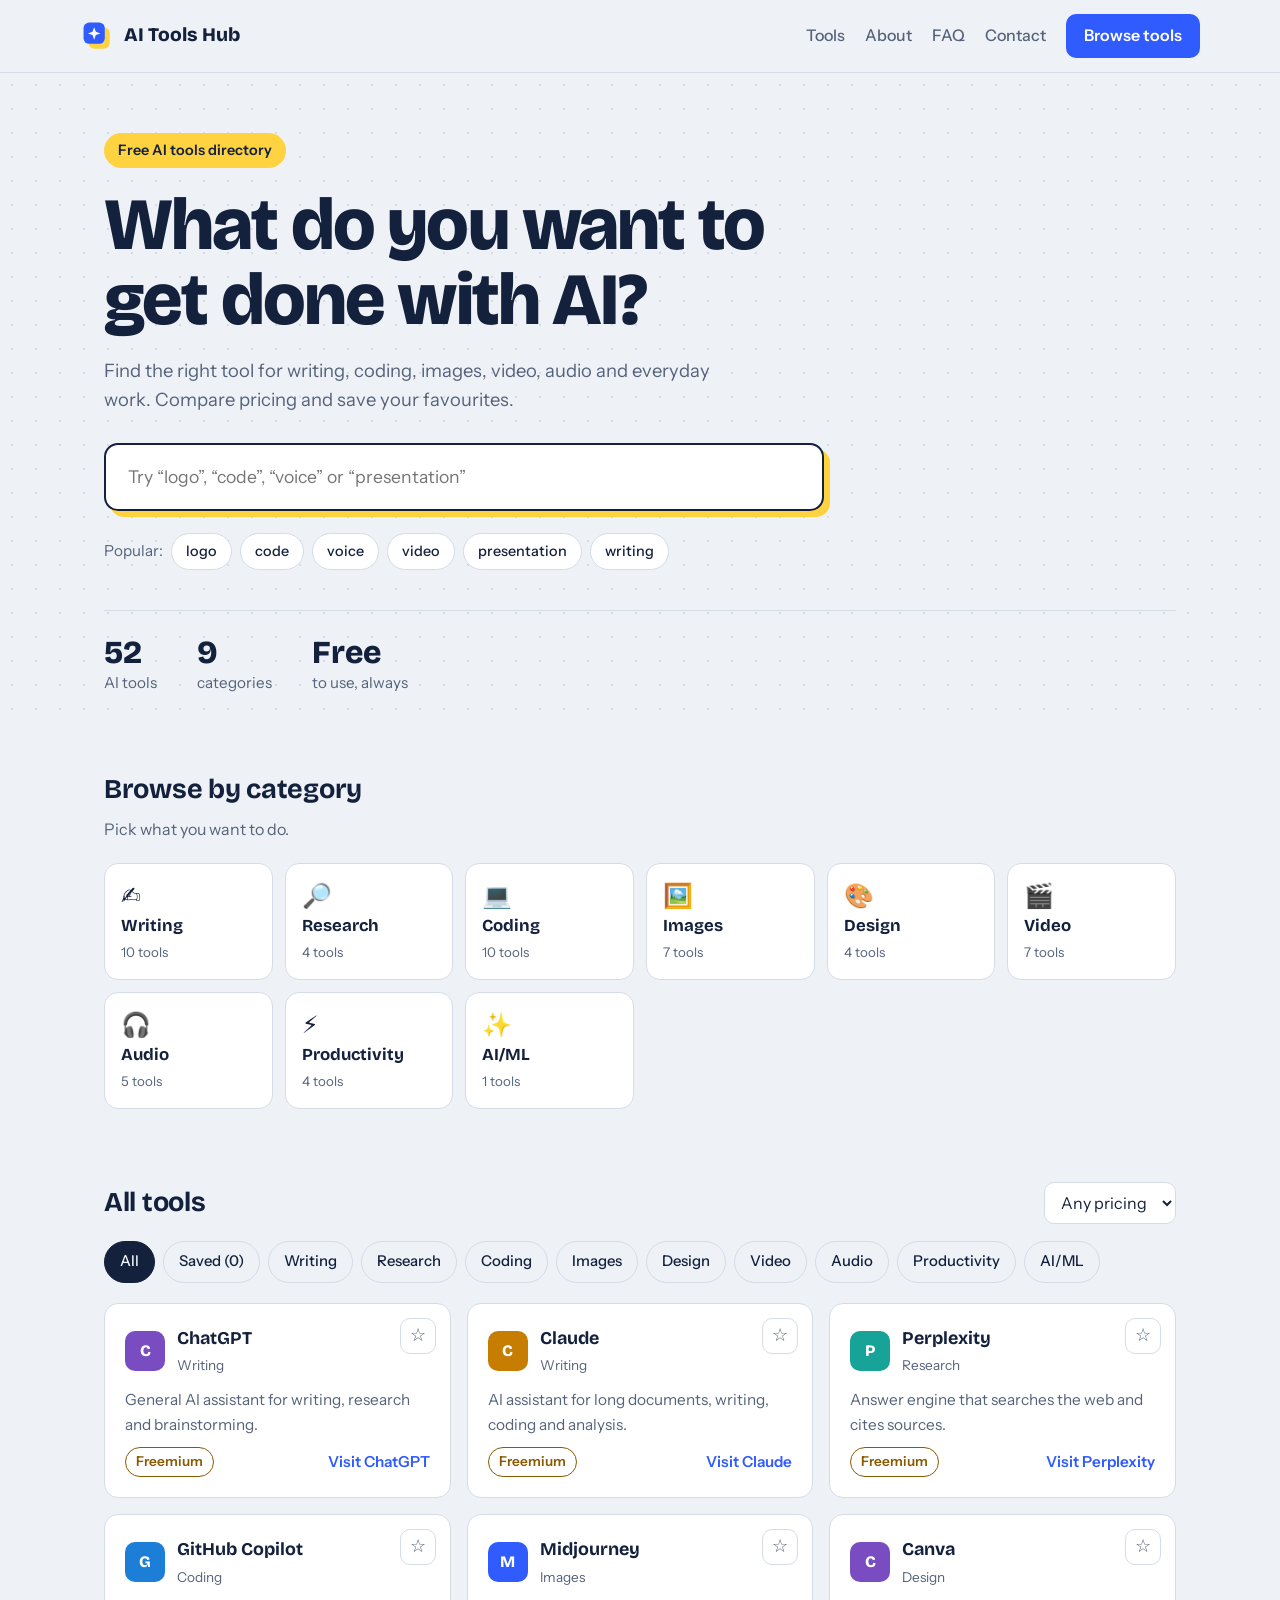
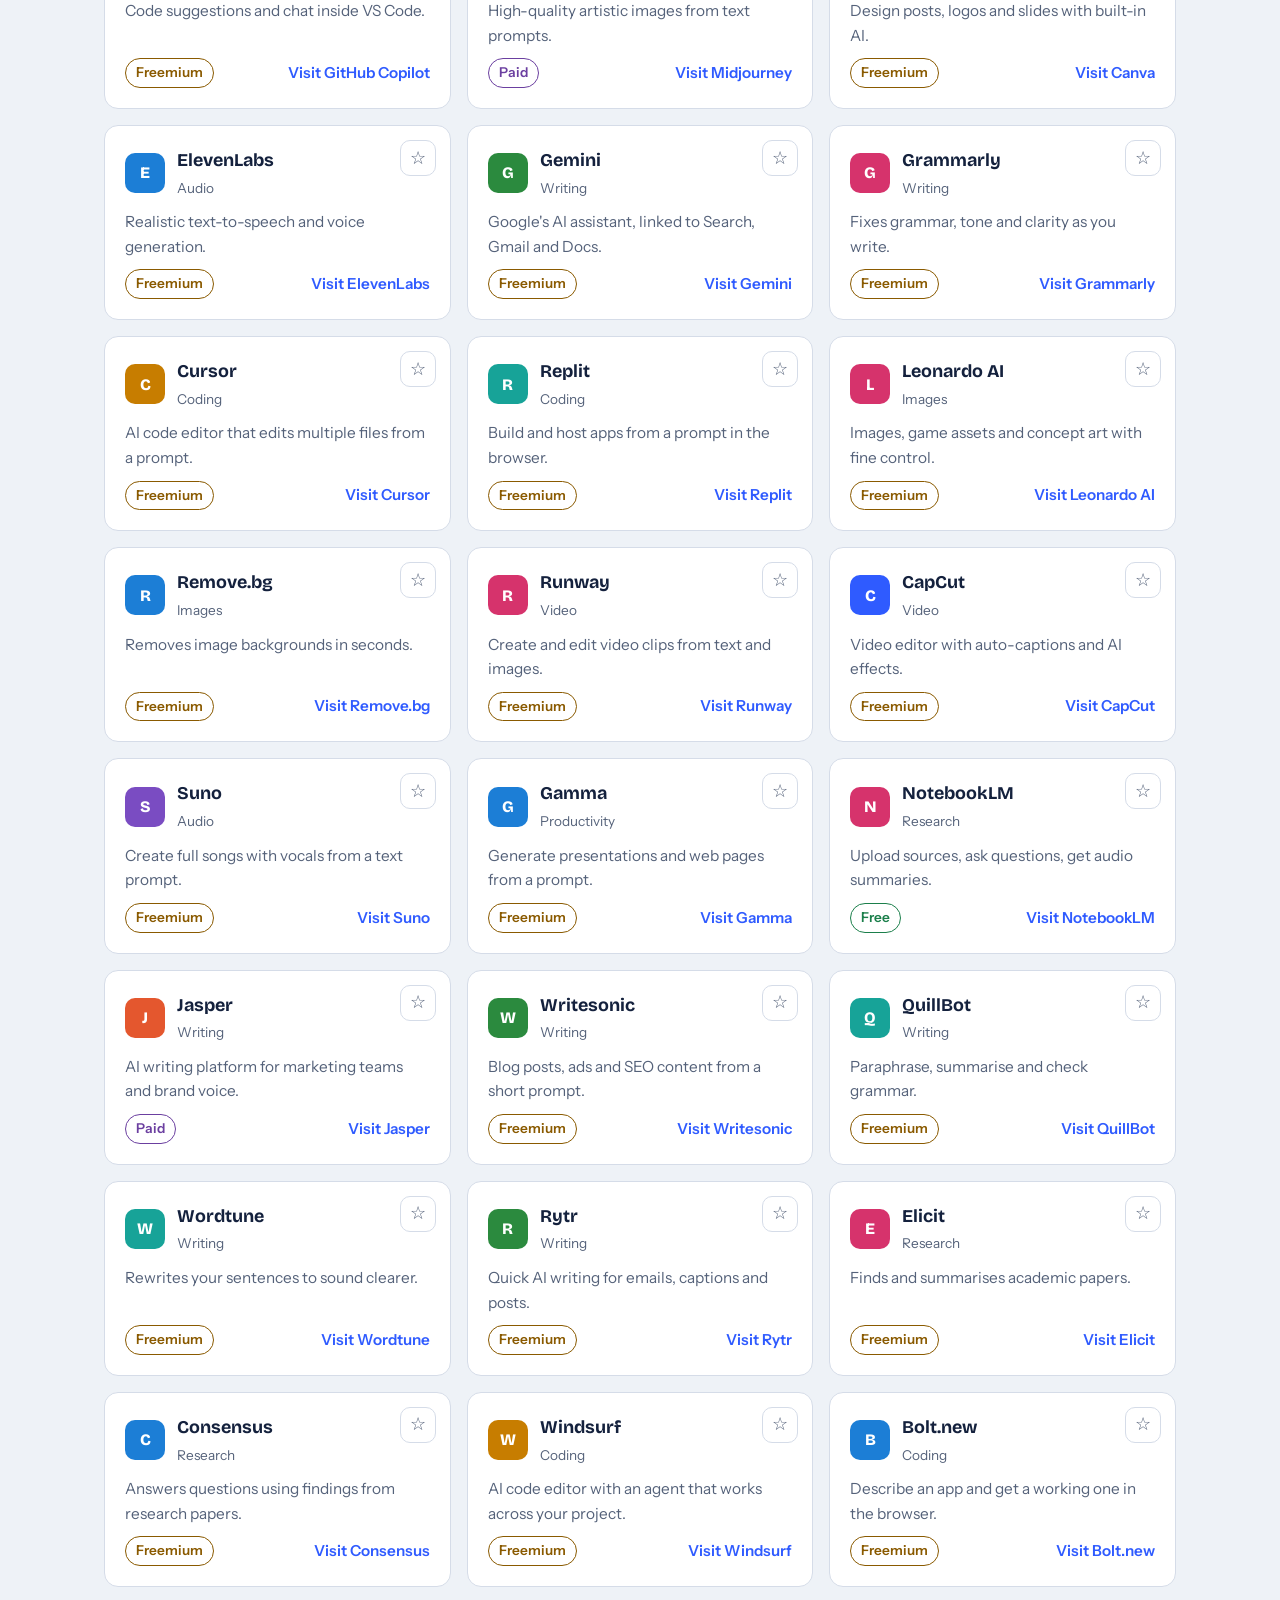
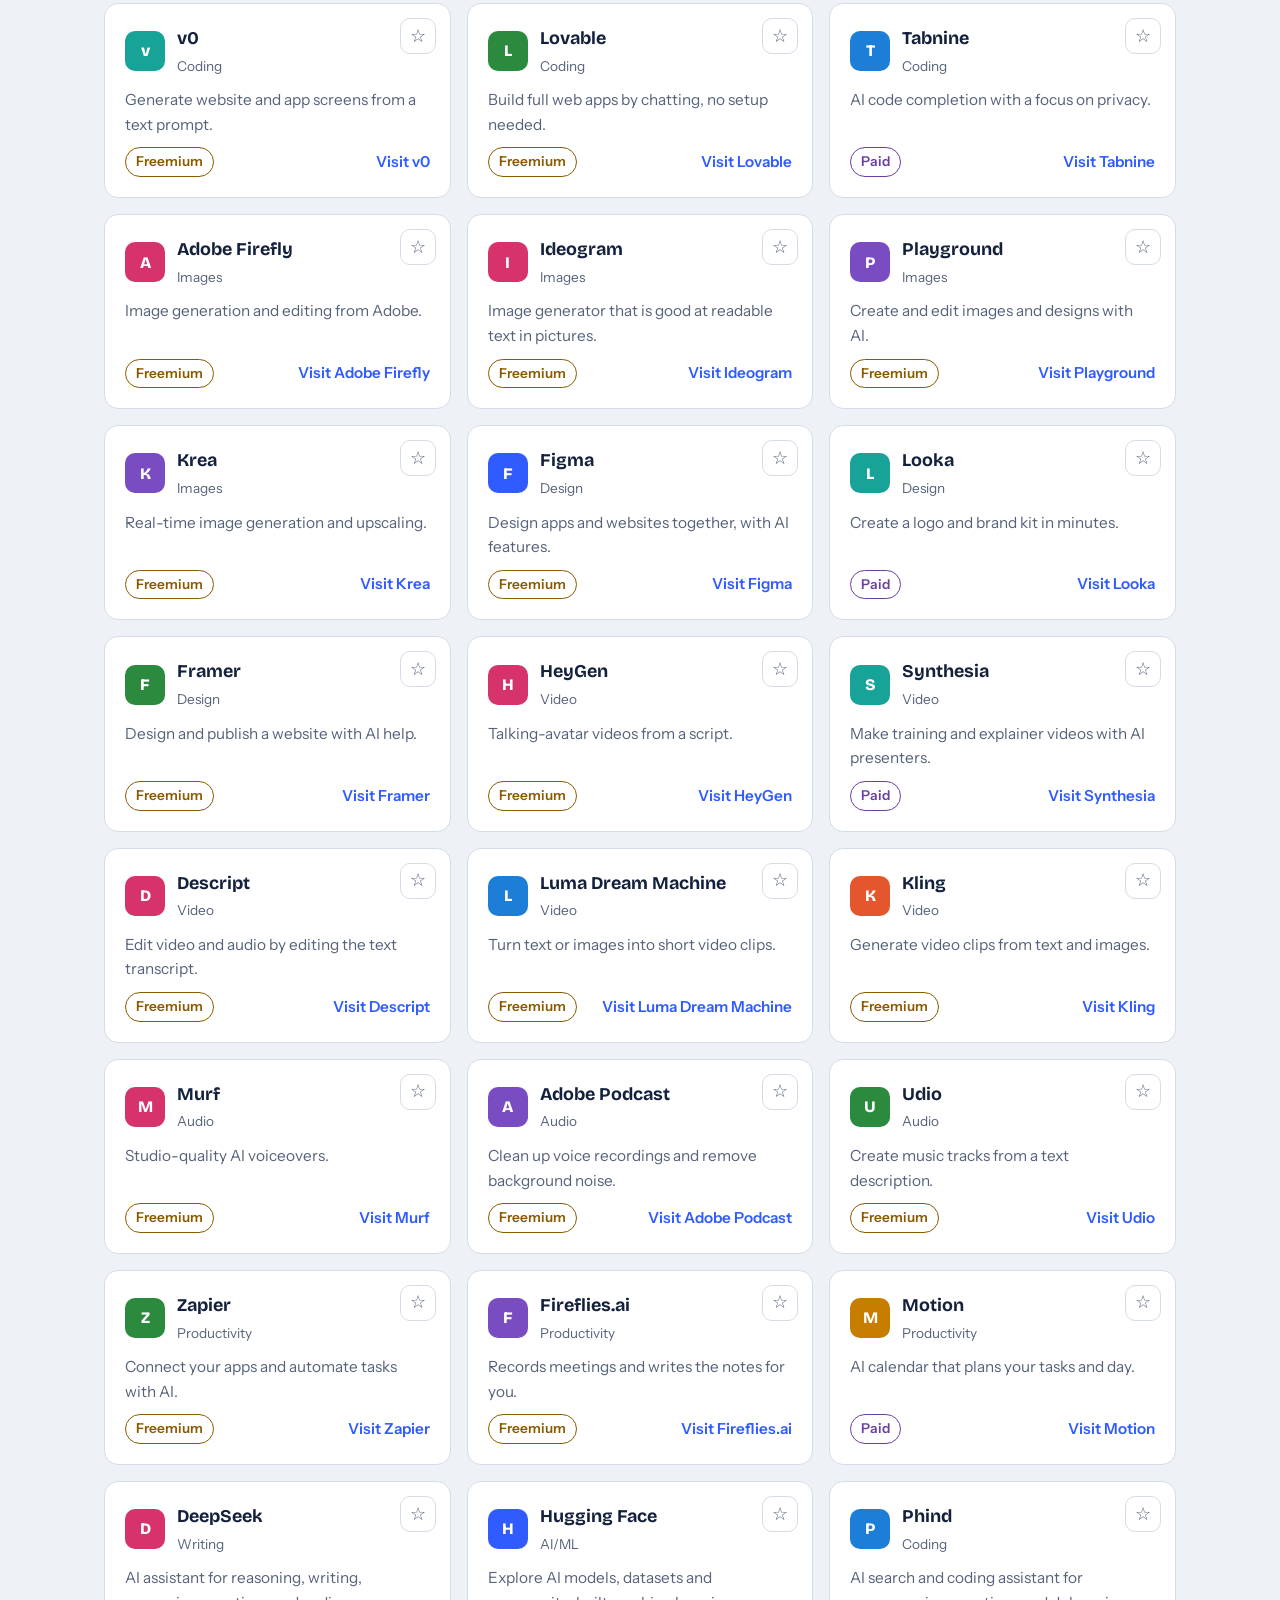
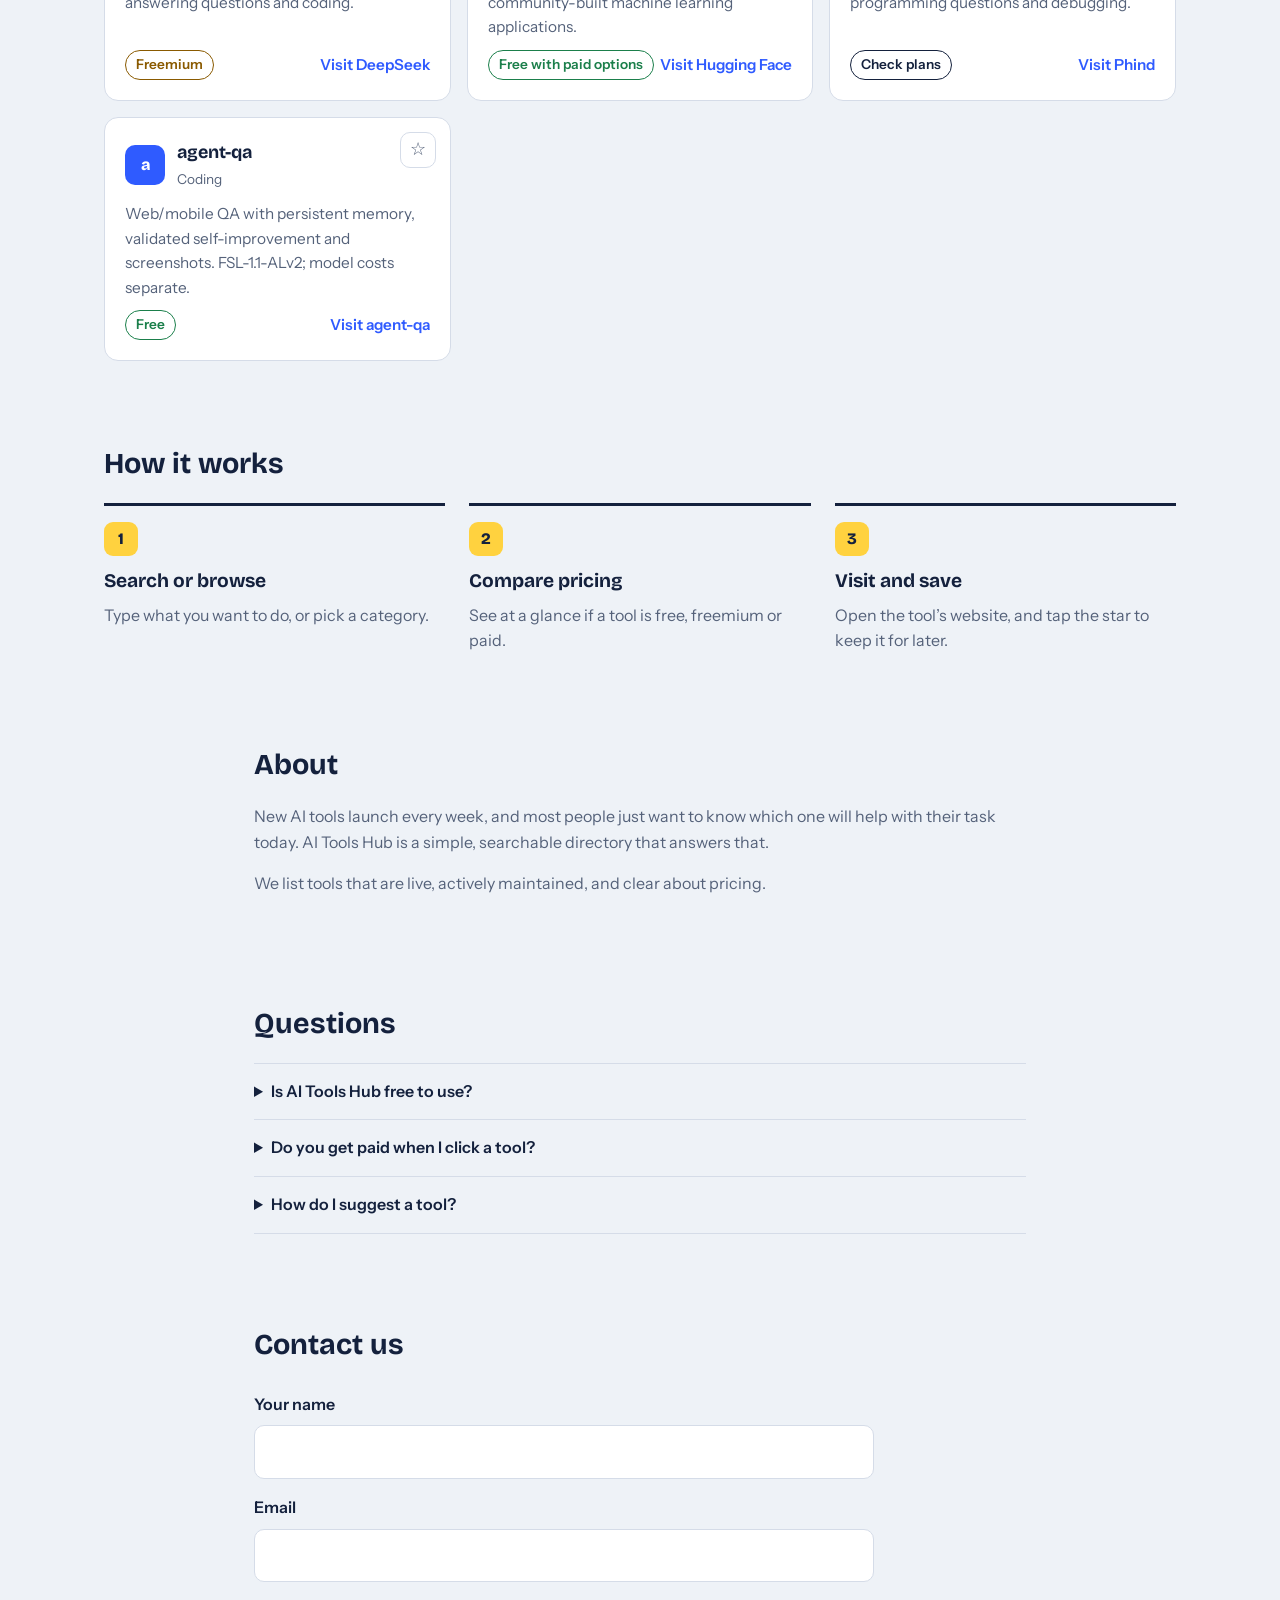
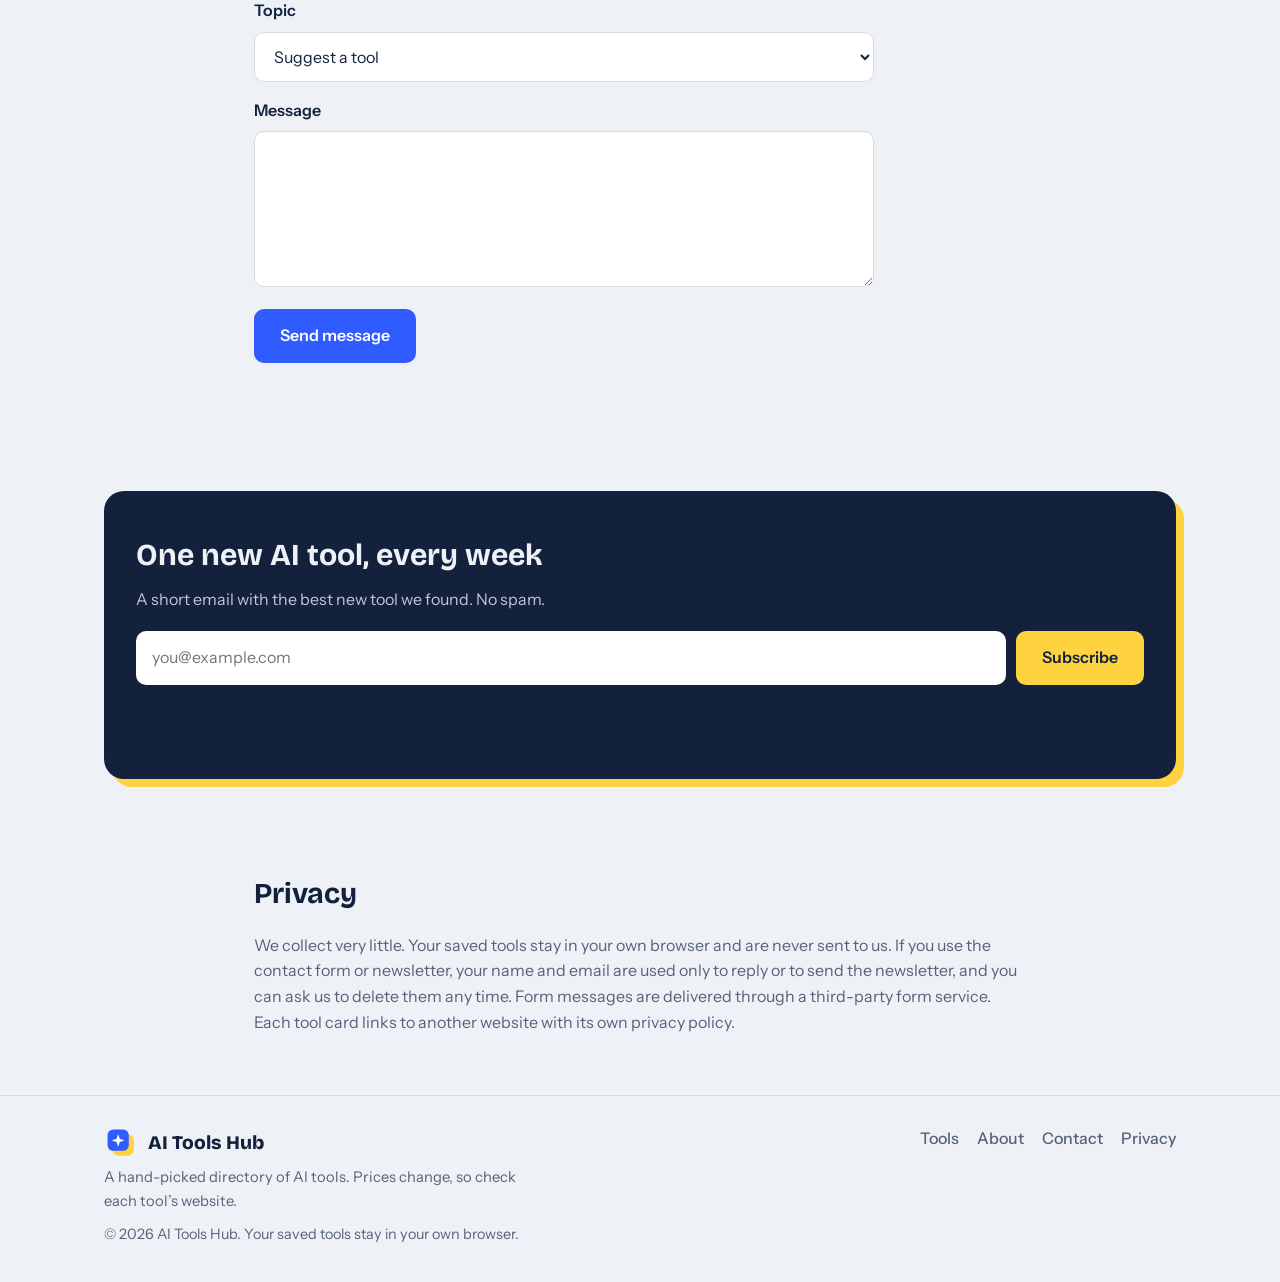
==== commit 2f4004f2: "Add agent-qa to Coding tools" ====
--- a/AI-Tools-Hub/index.html
+++ b/AI-Tools-Hub/index.html
@@ -977,6 +977,7 @@
             {n: "DeepSeek", c: "Writing", p: "Freemium", u: "https://chat.deepseek.com/", d: "AI assistant for reasoning, writing, answering questions and coding."},
             {n: "Hugging Face", c: "AI/ML", p: "Free with paid options", u: "https://huggingface.co/", d: "Explore AI models, datasets and community-built machine learning applications."},
             {n: "Phind", c: "Coding", p: "Check plans", u: "https://www.phind.com/", d: "AI search and coding assistant for programming questions and debugging."},
+            {n: "agent-qa", c: "Coding", p: "Free", u: "https://vostride.com", d: "Web/mobile QA with persistent memory, validated self-improvement and screenshots. FSL-1.1-ALv2; model costs separate."},
         ];
 
         var COLORS = ["#2f5bff", "#e4572e", "#17a398", "#7a4cc2", "#d6336c", "#2b8a3e", "#c77d00", "#1c7ed6"];
